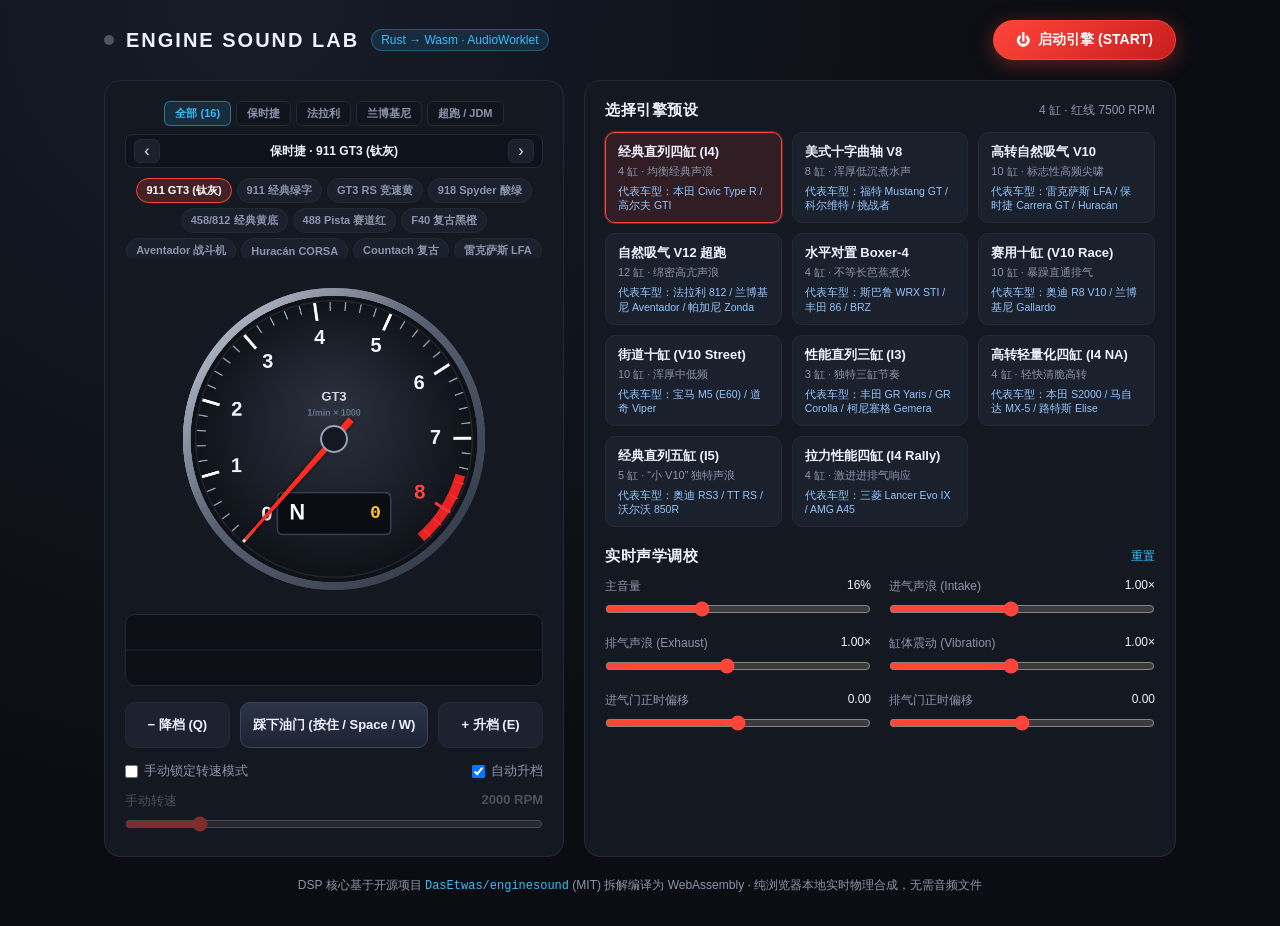
==== web/index.html @ f21c4a8e "feat: Engine Sound Lab (Rust Wasm DSP + 16 classic sports car clusters)" ====
<!DOCTYPE html>
<html lang="zh-CN">
<head>
  <meta charset="UTF-8" />
  <meta name="viewport" content="width=device-width, initial-scale=1.0" />
  <title>Engine Sound Lab — 实时物理引擎声浪合成器 (Rust + Wasm)</title>
  <link rel="stylesheet" href="style.css" />
</head>
<body>
  <div class="app">
    <header class="topbar">
      <div class="brand">
        <span class="dot" id="statusDot"></span>
        <h1>ENGINE SOUND LAB</h1>
        <span class="badge">Rust → Wasm · AudioWorklet</span>
      </div>
      <div class="top-actions">
        <button id="ignitionBtn" class="btn-ignition">
          <span class="power-icon">⏻</span>
          <span id="ignitionText">启动引擎 (START)</span>
        </button>
      </div>
    </header>

    <main class="grid">
      <!-- Left: Tachometer + Waveform + Pedal -->
      <section class="panel cluster-panel">
        <div class="cluster-bar">
          <div class="brand-tabs" id="brandTabs">
            <button class="brand-tab active" data-brand="all">全部 (16)</button>
            <button class="brand-tab" data-brand="porsche">保时捷</button>
            <button class="brand-tab" data-brand="ferrari">法拉利</button>
            <button class="brand-tab" data-brand="lambo">兰博基尼</button>
            <button class="brand-tab" data-brand="other">超跑 / JDM</button>
          </div>
          <div class="cluster-nav">
            <button id="prevClusterBtn" class="btn-mini" title="上一个表盘 ([)">‹</button>
            <span id="activeClusterLabel" class="cluster-label">911 GT3 (钛灰)</span>
            <button id="nextClusterBtn" class="btn-mini" title="下一个表盘 (])">›</button>
          </div>
        </div>

        <div class="cluster-switcher" id="clusterSwitcher"></div>

        <div class="tach-wrapper">
          <canvas id="tachCanvas" width="420" height="340"></canvas>
        </div>

        <canvas id="waveCanvas" width="420" height="72" class="wave-canvas"></canvas>

        <div class="controls-row">
          <button id="shiftDownBtn" class="btn-shift" title="快捷键 Q / ↓">− 降档 (Q)</button>
          <button id="throttleBtn" class="btn-throttle" title="按住鼠标或空格 / W 键踩油门">
            踩下油门 (按住 / Space / W)
          </button>
          <button id="shiftUpBtn" class="btn-shift" title="快捷键 E / ↑">+ 升档 (E)</button>
        </div>

        <div class="mode-bar">
          <label class="toggle">
            <input type="checkbox" id="manualRpmToggle" />
            <span>手动锁定转速模式</span>
          </label>
          <label class="toggle">
            <input type="checkbox" id="autoShiftToggle" checked />
            <span>自动升档</span>
          </label>
        </div>

        <div class="manual-rpm-row" id="manualRpmRow" style="opacity: 0.45; pointer-events: none;">
          <label>手动转速 <strong id="manualRpmVal">2000 RPM</strong></label>
          <input type="range" id="manualRpmSlider" min="600" max="12000" step="10" value="2000" />
        </div>
      </section>

      <!-- Right: Engine Presets + Live Acoustic Tuning -->
      <section class="panel right-panel">
        <div class="section-head">
          <h2>选择引擎预设</h2>
          <span class="hint" id="activeEngineMeta">8 缸 · 红线 8000 RPM</span>
        </div>
        <div class="preset-grid" id="presetGrid"></div>

        <div class="section-head" style="margin-top: 20px;">
          <h2>实时声学调校</h2>
          <button id="resetMixBtn" class="btn-link">重置</button>
        </div>

        <div class="sliders">
          <div class="slider-item">
            <label>主音量 <span id="volVal">16%</span></label>
            <input type="range" id="volSlider" min="0" max="0.45" step="0.01" value="0.16" />
          </div>
          <div class="slider-item">
            <label>进气声浪 (Intake) <span id="intakeVal">1.00×</span></label>
            <input type="range" id="intakeSlider" min="0" max="2.2" step="0.05" value="1.0" />
          </div>
          <div class="slider-item">
            <label>排气声浪 (Exhaust) <span id="exhaustVal">1.00×</span></label>
            <input type="range" id="exhaustSlider" min="0" max="2.2" step="0.05" value="1.0" />
          </div>
          <div class="slider-item">
            <label>缸体震动 (Vibration) <span id="vibVal">1.00×</span></label>
            <input type="range" id="vibSlider" min="0" max="2.2" step="0.05" value="1.0" />
          </div>
          <div class="slider-item">
            <label>进气门正时偏移 <span id="inValveVal">0.00</span></label>
            <input type="range" id="inValveSlider" min="-0.4" max="0.4" step="0.01" value="0" />
          </div>
          <div class="slider-item">
            <label>排气门正时偏移 <span id="exValveVal">0.00</span></label>
            <input type="range" id="exValveSlider" min="-0.4" max="0.4" step="0.01" value="0" />
          </div>
        </div>
      </section>
    </main>

    <footer class="footer">
      DSP 核心基于开源项目 <code>DasEtwas/enginesound</code> (MIT) 拆解编译为 WebAssembly · 纯浏览器本地实时物理合成，无需音频文件
    </footer>
  </div>

  <script type="module" src="main.js"></script>
</body>
</html>
---- web/style.css ----
:root {
  --bg: #0b0d12;
  --panel: #141821;
  --panel-border: #232938;
  --text: #eef2ff;
  --muted: #8b95ab;
  --accent: #ff453a;
  --accent-glow: rgba(255, 69, 58, 0.35);
  --cyan: #38bdf8;
  --green: #22c55e;
}

* {
  box-sizing: border-box;
  margin: 0;
  padding: 0;
}

body {
  font-family: -apple-system, BlinkMacSystemFont, "SF Pro Display", "Segoe UI", Roboto, sans-serif;
  background: radial-gradient(circle at 20% 0%, #171c29 0%, var(--bg) 60%);
  color: var(--text);
  min-height: 100vh;
}

.app {
  max-width: 1120px;
  margin: 0 auto;
  padding: 20px 24px 32px;
}

.topbar {
  display: flex;
  justify-content: space-between;
  align-items: center;
  margin-bottom: 20px;
  gap: 16px;
  flex-wrap: wrap;
}

.brand {
  display: flex;
  align-items: center;
  gap: 12px;
}

.brand h1 {
  font-size: 20px;
  letter-spacing: 2px;
  font-weight: 800;
}

.dot {
  width: 10px;
  height: 10px;
  border-radius: 50%;
  background: #4b5563;
  transition: all 0.25s;
}

.dot.active {
  background: var(--green);
  box-shadow: 0 0 12px var(--green);
}

.badge {
  font-size: 12px;
  color: var(--cyan);
  background: rgba(56, 189, 248, 0.12);
  border: 1px solid rgba(56, 189, 248, 0.3);
  padding: 3px 9px;
  border-radius: 999px;
}

.btn-ignition {
  display: inline-flex;
  align-items: center;
  gap: 8px;
  padding: 10px 22px;
  border-radius: 999px;
  border: 1px solid var(--accent);
  background: linear-gradient(135deg, #ff453a, #c81e1e);
  color: #fff;
  font-weight: 700;
  font-size: 14px;
  cursor: pointer;
  box-shadow: 0 4px 20px var(--accent-glow);
  transition: transform 0.12s, filter 0.15s;
}

.btn-ignition:hover {
  filter: brightness(1.1);
}

.btn-ignition:active {
  transform: scale(0.97);
}

.btn-ignition.running {
  background: linear-gradient(135deg, #1f2937, #111827);
  border-color: var(--green);
  box-shadow: 0 0 16px rgba(34, 197, 94, 0.25);
}

.grid {
  display: grid;
  grid-template-columns: 460px 1fr;
  gap: 20px;
}

@media (max-width: 920px) {
  .grid {
    grid-template-columns: 1fr;
  }
}

.panel {
  background: var(--panel);
  border: 1px solid var(--panel-border);
  border-radius: 16px;
  padding: 20px;
}

.cluster-panel {
  display: flex;
  flex-direction: column;
  align-items: center;
}

.cluster-bar {
  width: 100%;
  display: flex;
  flex-direction: column;
  gap: 8px;
  margin-bottom: 8px;
}

.brand-tabs {
  display: flex;
  gap: 5px;
  flex-wrap: wrap;
  justify-content: center;
}

.brand-tab {
  padding: 4px 10px;
  border-radius: 6px;
  border: 1px solid var(--panel-border);
  background: #10141d;
  color: var(--muted);
  font-size: 11px;
  font-weight: 700;
  cursor: pointer;
  transition: all 0.15s;
}

.brand-tab:hover {
  color: var(--text);
}

.brand-tab.active {
  color: var(--cyan);
  border-color: rgba(56, 189, 248, 0.5);
  background: rgba(56, 189, 248, 0.12);
}

.cluster-nav {
  display: flex;
  align-items: center;
  justify-content: space-between;
  background: #0e121a;
  border: 1px solid var(--panel-border);
  border-radius: 8px;
  padding: 4px 8px;
}

.cluster-label {
  font-size: 12px;
  font-weight: 700;
  color: var(--text);
}

.btn-mini {
  width: 26px;
  height: 24px;
  border-radius: 6px;
  border: 1px solid var(--panel-border);
  background: #1a202c;
  color: var(--text);
  font-size: 16px;
  line-height: 1;
  cursor: pointer;
}

.btn-mini:hover {
  background: #252d3f;
}

.cluster-switcher {
  display: flex;
  gap: 5px;
  width: 100%;
  margin-bottom: 8px;
  flex-wrap: wrap;
  justify-content: center;
  max-height: 82px;
  overflow-y: auto;
  padding: 2px 0;
}

.cluster-tab {
  padding: 4px 9px;
  border-radius: 999px;
  border: 1px solid var(--panel-border);
  background: #1a202c;
  color: var(--muted);
  font-size: 11px;
  font-weight: 600;
  cursor: pointer;
  transition: all 0.15s;
}

.cluster-tab:hover {
  color: var(--text);
  border-color: #3b4661;
}

.cluster-tab.active {
  color: #fff;
  background: rgba(255, 69, 58, 0.2);
  border-color: var(--accent);
}

.tach-wrapper {
  position: relative;
  width: 100%;
  max-width: 420px;
  display: flex;
  justify-content: center;
}

#tachCanvas {
  max-width: 100%;
  display: block;
}

.wave-canvas {
  width: 100%;
  max-width: 420px;
  height: 72px;
  border-radius: 10px;
  background: #0c0f16;
  border: 1px solid var(--panel-border);
  margin: 10px 0 16px;
}

.controls-row {
  display: grid;
  grid-template-columns: 1fr 1.8fr 1fr;
  gap: 10px;
  width: 100%;
}

.btn-shift,
.btn-throttle {
  padding: 13px 10px;
  border-radius: 10px;
  border: 1px solid var(--panel-border);
  background: #1c2230;
  color: var(--text);
  font-weight: 700;
  font-size: 13px;
  cursor: pointer;
  user-select: none;
  -webkit-user-select: none;
  -webkit-touch-callout: none;
  touch-action: manipulation;
  transition: all 0.1s;
}

.btn-throttle {
  touch-action: none;
}

.btn-shift:hover {
  background: #252d3f;
}

.btn-throttle {
  background: linear-gradient(180deg, #2b3448, #1c2333);
  border-color: #3a4660;
}

.btn-throttle.pressed {
  background: linear-gradient(180deg, #ff453a, #b91c1c);
  border-color: #ff6b61;
  box-shadow: 0 0 20px var(--accent-glow);
  transform: translateY(1px);
}

.mode-bar {
  display: flex;
  justify-content: space-between;
  width: 100%;
  margin-top: 14px;
  font-size: 13px;
  color: var(--muted);
}

.toggle {
  display: inline-flex;
  align-items: center;
  gap: 6px;
  cursor: pointer;
}

.manual-rpm-row {
  width: 100%;
  margin-top: 12px;
  transition: opacity 0.2s;
}

.manual-rpm-row label {
  display: flex;
  justify-content: space-between;
  font-size: 13px;
  color: var(--muted);
  margin-bottom: 6px;
}

.section-head {
  display: flex;
  justify-content: space-between;
  align-items: center;
  margin-bottom: 12px;
}

.section-head h2 {
  font-size: 15px;
  letter-spacing: 0.5px;
}

.hint {
  font-size: 12px;
  color: var(--muted);
}

.btn-link {
  background: none;
  border: none;
  color: var(--cyan);
  font-size: 12px;
  cursor: pointer;
}

.preset-grid {
  display: grid;
  grid-template-columns: repeat(auto-fill, minmax(175px, 1fr));
  gap: 10px;
}

.preset-card {
  text-align: left;
  padding: 10px 12px;
  border-radius: 10px;
  border: 1px solid var(--panel-border);
  background: #1a202c;
  color: var(--text);
  cursor: pointer;
  transition: all 0.15s;
}

.preset-card:hover {
  border-color: #3b4661;
  background: #202736;
}

.preset-card.active {
  border-color: var(--accent);
  background: rgba(255, 69, 58, 0.12);
  box-shadow: 0 0 0 1px rgba(255, 69, 58, 0.35);
}

.preset-card .title {
  font-size: 13px;
  font-weight: 700;
  margin-bottom: 3px;
}

.preset-card .sub {
  font-size: 11px;
  color: var(--muted);
  margin-bottom: 5px;
}

.preset-card .cars {
  font-size: 10.5px;
  color: #93c5fd;
  line-height: 1.35;
}

.sliders {
  display: grid;
  grid-template-columns: 1fr 1fr;
  gap: 14px 18px;
}

@media (max-width: 560px) {
  .sliders {
    grid-template-columns: 1fr;
  }
}

.slider-item label {
  display: flex;
  justify-content: space-between;
  font-size: 12px;
  color: var(--muted);
  margin-bottom: 6px;
}

.slider-item span {
  color: var(--text);
  font-variant-numeric: tabular-nums;
}

input[type="range"] {
  width: 100%;
  accent-color: var(--accent);
  cursor: pointer;
}

.footer {
  margin-top: 20px;
  text-align: center;
  font-size: 12px;
  color: var(--muted);
}

.footer code {
  color: var(--cyan);
}

/* Mobile Responsive Optimizations */
@media (max-width: 600px) {
  .app {
    padding: 12px 12px 28px;
  }

  .topbar {
    margin-bottom: 12px;
    gap: 10px;
  }

  .brand h1 {
    font-size: 16px;
    letter-spacing: 1.2px;
  }

  .badge {
    display: none;
  }

  .btn-ignition {
    padding: 9px 16px;
    font-size: 13px;
    width: 100%;
    justify-content: center;
  }

  .top-actions {
    width: 100%;
  }

  .panel {
    padding: 14px 12px;
    border-radius: 14px;
  }

  .controls-row {
    grid-template-columns: 1fr 2fr 1fr;
    gap: 8px;
  }

  .btn-shift,
  .btn-throttle {
    min-height: 52px;
    font-size: 12.5px;
    padding: 10px 6px;
  }

  .preset-grid {
    grid-template-columns: repeat(2, minmax(0, 1fr));
    gap: 8px;
  }

  .preset-card {
    padding: 9px 10px;
  }

  .preset-card .title {
    font-size: 12px;
  }

  .preset-card .cars {
    font-size: 10px;
  }

  .wave-canvas {
    height: auto;
    margin: 8px 0 12px;
  }
}
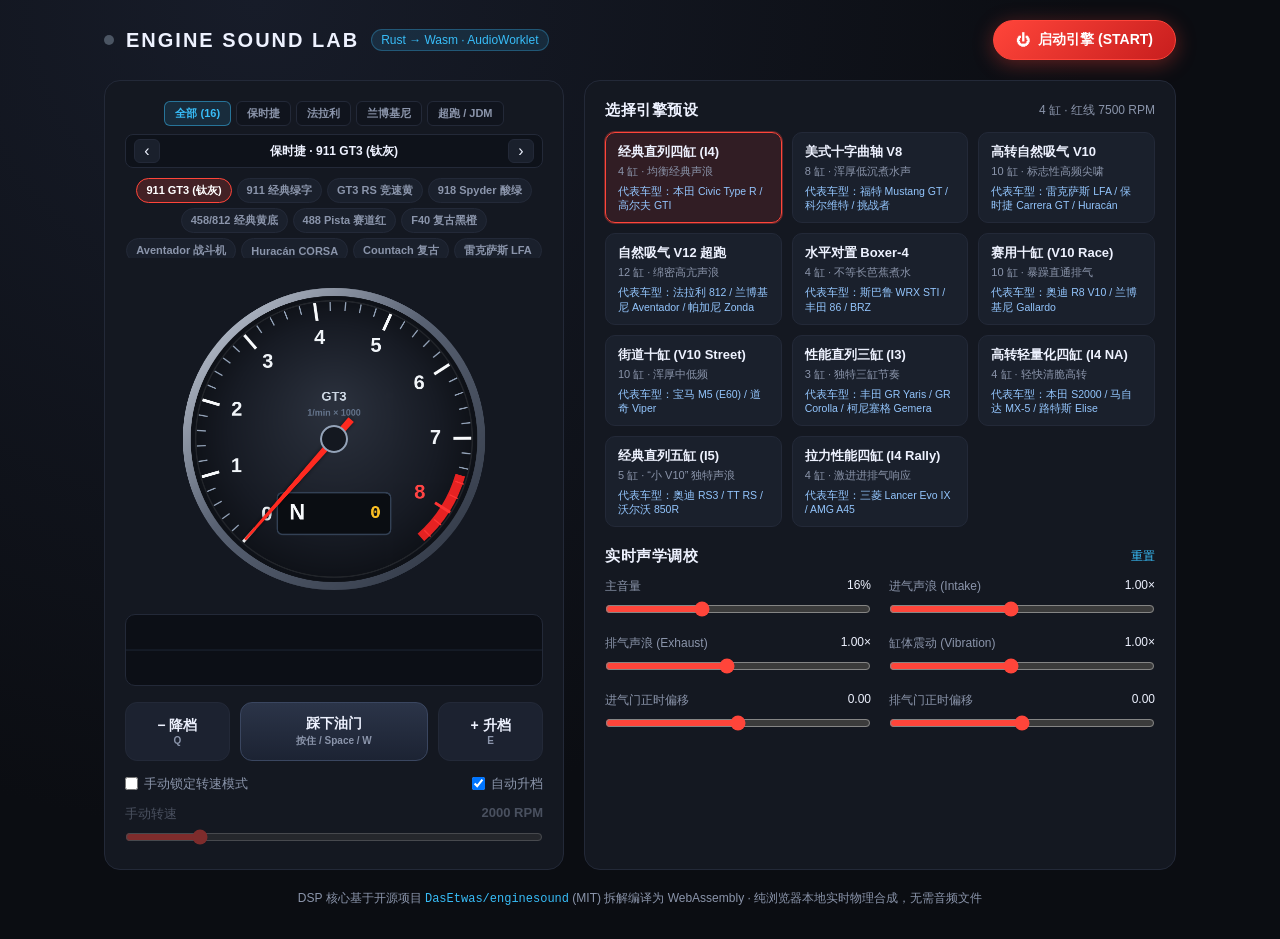
==== commit 144e867d: "feat(mobile): fix iOS WebKit silent ScriptProcessor driver + redesign thumb-first mobile cockpit doc" ====
--- a/web/index.html
+++ b/web/index.html
@@ -2,9 +2,11 @@
 <html lang="zh-CN">
 <head>
   <meta charset="UTF-8" />
-  <meta name="viewport" content="width=device-width, initial-scale=1.0" />
+  <meta name="viewport" content="width=device-width, initial-scale=1.0, maximum-scale=1.0, user-scalable=no, viewport-fit=cover" />
+  <meta name="apple-mobile-web-app-capable" content="yes" />
+  <meta name="theme-color" content="#0b0d12" />
   <title>Engine Sound Lab — 实时物理引擎声浪合成器 (Rust + Wasm)</title>
-  <link rel="stylesheet" href="style.css" />
+  <link rel="stylesheet" href="style.css?v=3" />
 </head>
 <body>
   <div class="app">
@@ -48,12 +50,19 @@
 
         <canvas id="waveCanvas" width="420" height="72" class="wave-canvas"></canvas>
 
-        <div class="controls-row">
-          <button id="shiftDownBtn" class="btn-shift" title="快捷键 Q / ↓">− 降档 (Q)</button>
+        <div class="controls-row" id="drivingDock">
+          <button id="shiftDownBtn" class="btn-shift" title="快捷键 Q / ↓">
+            <span class="btn-main">− 降档</span>
+            <span class="btn-key">Q</span>
+          </button>
           <button id="throttleBtn" class="btn-throttle" title="按住鼠标或空格 / W 键踩油门">
-            踩下油门 (按住 / Space / W)
+            <span class="btn-main">踩下油门</span>
+            <span class="btn-key">按住 / Space / W</span>
           </button>
-          <button id="shiftUpBtn" class="btn-shift" title="快捷键 E / ↑">+ 升档 (E)</button>
+          <button id="shiftUpBtn" class="btn-shift" title="快捷键 E / ↑">
+            <span class="btn-main">+ 升档</span>
+            <span class="btn-key">E</span>
+          </button>
         </div>
 
         <div class="mode-bar">
@@ -120,6 +129,6 @@
     </footer>
   </div>
 
-  <script type="module" src="main.js"></script>
+  <script type="module" src="main.js?v=3"></script>
 </body>
 </html>
--- a/web/style.css
+++ b/web/style.css
@@ -263,8 +263,13 @@
 
 .btn-shift,
 .btn-throttle {
-  padding: 13px 10px;
-  border-radius: 10px;
+  display: flex;
+  flex-direction: column;
+  align-items: center;
+  justify-content: center;
+  gap: 2px;
+  padding: 12px 10px;
+  border-radius: 12px;
   border: 1px solid var(--panel-border);
   background: #1c2230;
   color: var(--text);
@@ -278,6 +283,22 @@
   transition: all 0.1s;
 }
 
+.btn-main {
+  font-size: 14px;
+  font-weight: 800;
+  line-height: 1.2;
+}
+
+.btn-key {
+  font-size: 10px;
+  color: var(--muted);
+  font-weight: 600;
+}
+
+.btn-throttle.pressed .btn-key {
+  color: rgba(255, 255, 255, 0.85);
+}
+
 .btn-throttle {
   touch-action: none;
 }
@@ -441,10 +462,10 @@
   color: var(--cyan);
 }
 
-/* Mobile Responsive Optimizations */
-@media (max-width: 600px) {
+/* Mobile Responsive Cockpit Design */
+@media (max-width: 768px) {
   .app {
-    padding: 12px 12px 28px;
+    padding: 12px 12px calc(108px + env(safe-area-inset-bottom, 0px));
   }
 
   .topbar {
@@ -461,53 +482,177 @@
     display: none;
   }
 
-  .btn-ignition {
-    padding: 9px 16px;
-    font-size: 13px;
-    width: 100%;
-    justify-content: center;
-  }
-
   .top-actions {
     width: 100%;
   }
 
+  .btn-ignition {
+    width: 100%;
+    min-height: 50px;
+    padding: 12px 18px;
+    font-size: 15px;
+    justify-content: center;
+    border-radius: 14px;
+  }
+
   .panel {
     padding: 14px 12px;
-    border-radius: 14px;
-  }
-
+    border-radius: 16px;
+  }
+
+  /* Bigger tap targets for cluster switcher on mobile */
+  .brand-tabs {
+    flex-wrap: nowrap;
+    overflow-x: auto;
+    justify-content: flex-start;
+    -webkit-overflow-scrolling: touch;
+    scrollbar-width: none;
+    padding-bottom: 2px;
+  }
+
+  .brand-tabs::-webkit-scrollbar {
+    display: none;
+  }
+
+  .brand-tab {
+    flex: 0 0 auto;
+    padding: 8px 14px;
+    font-size: 13px;
+    border-radius: 10px;
+  }
+
+  .cluster-nav {
+    padding: 6px 8px;
+    border-radius: 12px;
+  }
+
+  .cluster-label {
+    font-size: 14px;
+  }
+
+  .btn-mini {
+    width: 42px;
+    height: 38px;
+    font-size: 22px;
+    border-radius: 10px;
+  }
+
+  .cluster-switcher {
+    flex-wrap: nowrap;
+    overflow-x: auto;
+    justify-content: flex-start;
+    max-height: none;
+    -webkit-overflow-scrolling: touch;
+    scrollbar-width: none;
+    gap: 8px;
+    padding: 4px 0 6px;
+  }
+
+  .cluster-switcher::-webkit-scrollbar {
+    display: none;
+  }
+
+  .cluster-tab {
+    flex: 0 0 auto;
+    padding: 8px 14px;
+    font-size: 13px;
+  }
+
+  .wave-canvas {
+    height: auto;
+    margin: 6px 0 10px;
+  }
+
+  .mode-bar {
+    font-size: 14px;
+    margin-top: 8px;
+  }
+
+  .mode-bar input[type="checkbox"] {
+    width: 18px;
+    height: 18px;
+  }
+
+  /* Sticky bottom thumb-first Driving Dock */
   .controls-row {
-    grid-template-columns: 1fr 2fr 1fr;
-    gap: 8px;
+    position: fixed;
+    left: 0;
+    right: 0;
+    bottom: 0;
+    z-index: 50;
+    padding: 10px 12px calc(12px + env(safe-area-inset-bottom, 0px));
+    background: rgba(11, 13, 18, 0.94);
+    backdrop-filter: blur(14px);
+    -webkit-backdrop-filter: blur(14px);
+    border-top: 1px solid rgba(255, 255, 255, 0.1);
+    grid-template-columns: 1fr 2.1fr 1fr;
+    gap: 10px;
+    box-shadow: 0 -8px 28px rgba(0, 0, 0, 0.55);
   }
 
   .btn-shift,
   .btn-throttle {
-    min-height: 52px;
-    font-size: 12.5px;
-    padding: 10px 6px;
-  }
-
+    min-height: 64px;
+    border-radius: 14px;
+    padding: 10px 8px;
+  }
+
+  .btn-main {
+    font-size: 16px;
+  }
+
+  .btn-shift .btn-key {
+    display: none;
+  }
+
+  .btn-throttle .btn-key {
+    font-size: 11px;
+  }
+
+  .btn-throttle {
+    background: linear-gradient(180deg, #ff453a, #b91c1c);
+    border-color: #ff6b61;
+    box-shadow: 0 4px 18px rgba(255, 69, 58, 0.35);
+  }
+
+  .btn-throttle.pressed {
+    transform: scale(0.97);
+    filter: brightness(1.18);
+  }
+
+  /* Spacious touch cards & oversized slider knobs */
   .preset-grid {
     grid-template-columns: repeat(2, minmax(0, 1fr));
-    gap: 8px;
+    gap: 10px;
   }
 
   .preset-card {
-    padding: 9px 10px;
+    padding: 12px 11px;
+    border-radius: 12px;
   }
 
   .preset-card .title {
-    font-size: 12px;
+    font-size: 13px;
+  }
+
+  .preset-card .sub {
+    font-size: 11px;
   }
 
   .preset-card .cars {
-    font-size: 10px;
-  }
-
-  .wave-canvas {
-    height: auto;
-    margin: 8px 0 12px;
-  }
-}
+    font-size: 10.5px;
+  }
+
+  .slider-item label {
+    font-size: 13.5px;
+    margin-bottom: 8px;
+  }
+
+  input[type="range"] {
+    height: 32px;
+  }
+
+  .footer {
+    margin-bottom: 8px;
+  }
+}
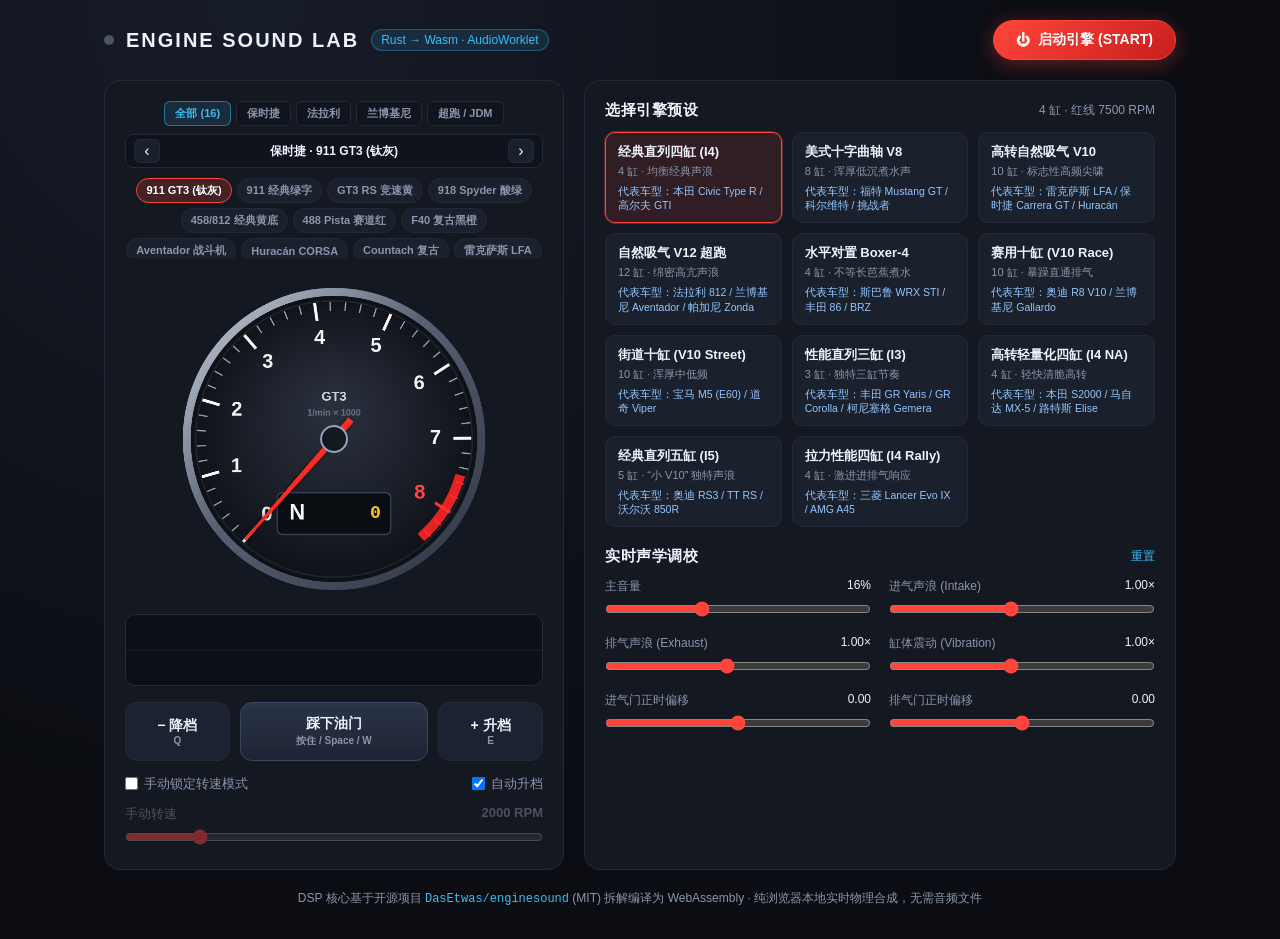
==== commit d44c84de: "fix(ui): disable text selection, callout menu, and tap highlight across controls" ====
--- a/web/index.html
+++ b/web/index.html
@@ -6,7 +6,7 @@
   <meta name="apple-mobile-web-app-capable" content="yes" />
   <meta name="theme-color" content="#0b0d12" />
   <title>Engine Sound Lab — 实时物理引擎声浪合成器 (Rust + Wasm)</title>
-  <link rel="stylesheet" href="style.css?v=3" />
+  <link rel="stylesheet" href="style.css?v=4" />
 </head>
 <body>
   <div class="app">
--- a/web/style.css
+++ b/web/style.css
@@ -14,6 +14,10 @@
   box-sizing: border-box;
   margin: 0;
   padding: 0;
+  user-select: none;
+  -webkit-user-select: none;
+  -webkit-touch-callout: none;
+  -webkit-tap-highlight-color: transparent;
 }
 
 body {
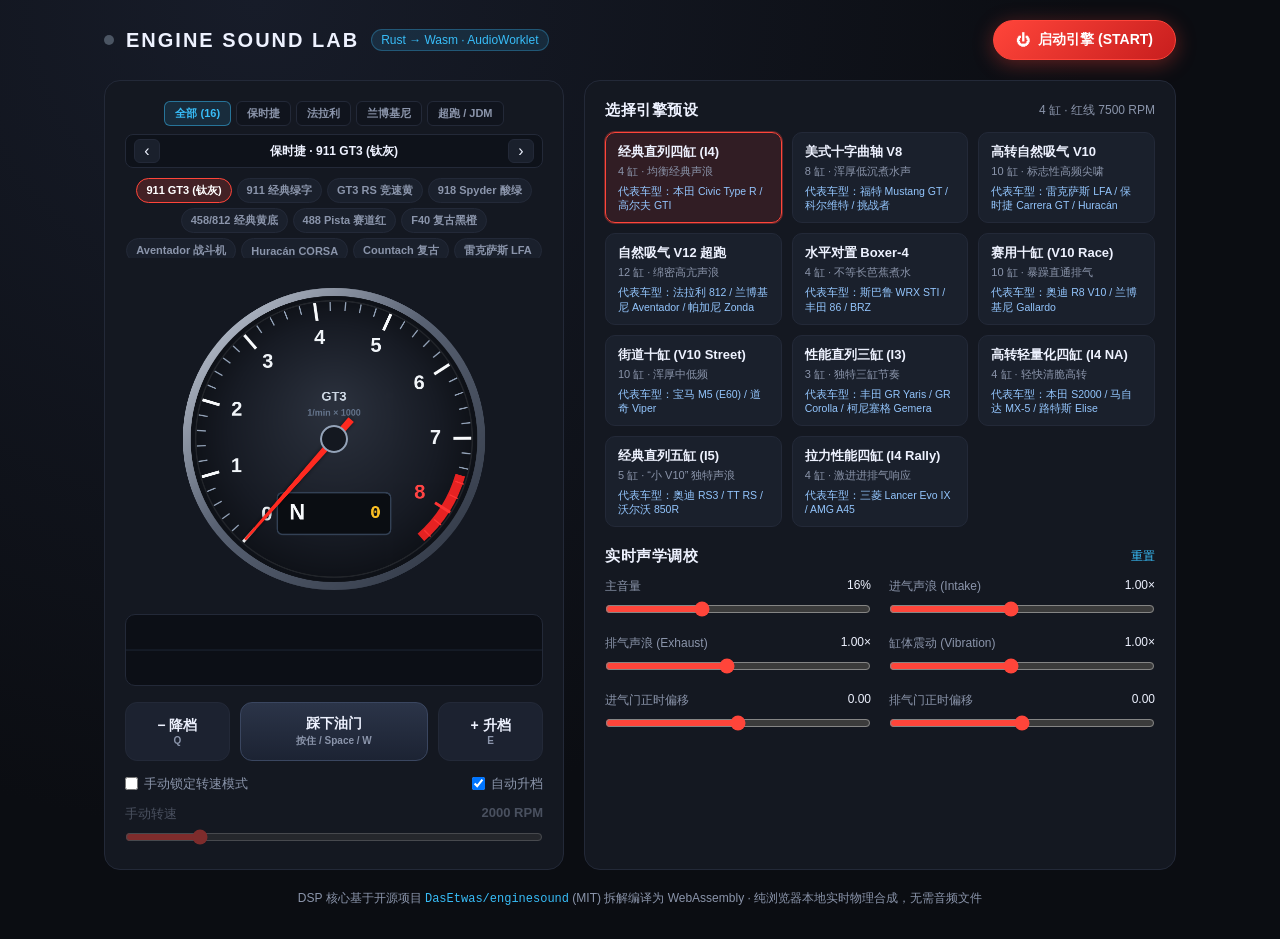
==== commit 20852a56: "fix(mobile): prevent CSS Grid min-width blowout from horizontal pill scrollbars" ====
--- a/web/index.html
+++ b/web/index.html
@@ -6,7 +6,7 @@
   <meta name="apple-mobile-web-app-capable" content="yes" />
   <meta name="theme-color" content="#0b0d12" />
   <title>Engine Sound Lab — 实时物理引擎声浪合成器 (Rust + Wasm)</title>
-  <link rel="stylesheet" href="style.css?v=4" />
+  <link rel="stylesheet" href="style.css?v=5" />
 </head>
 <body>
   <div class="app">
--- a/web/style.css
+++ b/web/style.css
@@ -20,6 +20,12 @@
   -webkit-tap-highlight-color: transparent;
 }
 
+html,
+body {
+  width: 100%;
+  overflow-x: hidden;
+}
+
 body {
   font-family: -apple-system, BlinkMacSystemFont, "SF Pro Display", "Segoe UI", Roboto, sans-serif;
   background: radial-gradient(circle at 20% 0%, #171c29 0%, var(--bg) 60%);
@@ -28,6 +34,7 @@
 }
 
 .app {
+  width: 100%;
   max-width: 1120px;
   margin: 0 auto;
   padding: 20px 24px 32px;
@@ -108,13 +115,13 @@
 
 .grid {
   display: grid;
-  grid-template-columns: 460px 1fr;
+  grid-template-columns: 460px minmax(0, 1fr);
   gap: 20px;
 }
 
 @media (max-width: 920px) {
   .grid {
-    grid-template-columns: 1fr;
+    grid-template-columns: minmax(0, 1fr);
   }
 }
 
@@ -123,6 +130,8 @@
   border: 1px solid var(--panel-border);
   border-radius: 16px;
   padding: 20px;
+  min-width: 0;
+  max-width: 100%;
 }
 
 .cluster-panel {
@@ -506,6 +515,9 @@
 
   /* Bigger tap targets for cluster switcher on mobile */
   .brand-tabs {
+    width: 100%;
+    max-width: 100%;
+    min-width: 0;
     flex-wrap: nowrap;
     overflow-x: auto;
     justify-content: flex-start;
@@ -542,6 +554,9 @@
   }
 
   .cluster-switcher {
+    width: 100%;
+    max-width: 100%;
+    min-width: 0;
     flex-wrap: nowrap;
     overflow-x: auto;
     justify-content: flex-start;
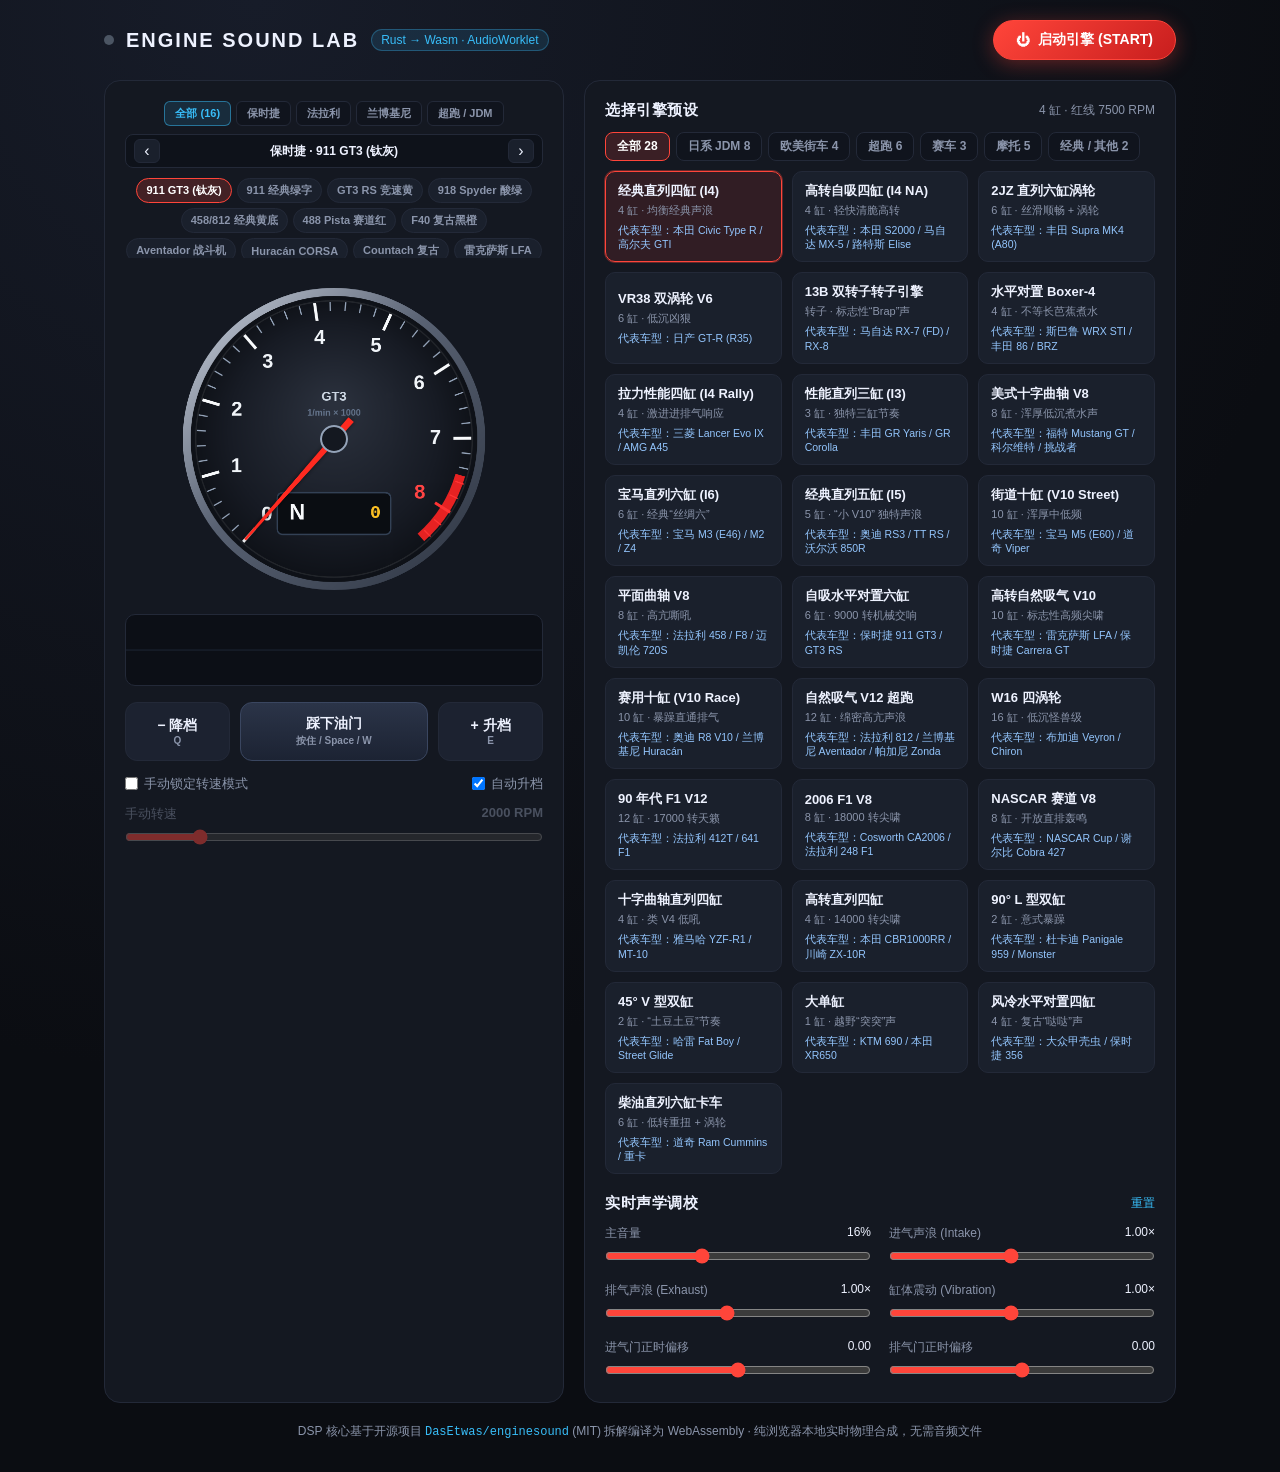
==== commit 70f337c3: "feat: expand to 28 engine presets (JDM, supercars, F1, motorcycles, classics) with category tabs" ====
--- a/web/index.html
+++ b/web/index.html
@@ -6,7 +6,7 @@
   <meta name="apple-mobile-web-app-capable" content="yes" />
   <meta name="theme-color" content="#0b0d12" />
   <title>Engine Sound Lab — 实时物理引擎声浪合成器 (Rust + Wasm)</title>
-  <link rel="stylesheet" href="style.css?v=5" />
+  <link rel="stylesheet" href="style.css?v=6" />
 </head>
 <body>
   <div class="app">
@@ -88,6 +88,7 @@
           <h2>选择引擎预设</h2>
           <span class="hint" id="activeEngineMeta">8 缸 · 红线 8000 RPM</span>
         </div>
+        <div class="preset-tabs" id="presetTabs"></div>
         <div class="preset-grid" id="presetGrid"></div>
 
         <div class="section-head" style="margin-top: 20px;">
@@ -129,6 +130,6 @@
     </footer>
   </div>
 
-  <script type="module" src="main.js?v=3"></script>
+  <script type="module" src="main.js?v=4"></script>
 </body>
 </html>
--- a/web/style.css
+++ b/web/style.css
@@ -385,6 +385,30 @@
   color: var(--cyan);
   font-size: 12px;
   cursor: pointer;
+}
+
+.preset-tabs {
+  display: flex;
+  gap: 6px;
+  flex-wrap: wrap;
+  margin-bottom: 10px;
+}
+
+.preset-tab {
+  padding: 5px 11px;
+  border-radius: 8px;
+  border: 1px solid var(--panel-border);
+  background: #10141d;
+  color: var(--muted);
+  font-size: 12px;
+  font-weight: 700;
+  cursor: pointer;
+}
+
+.preset-tab.active {
+  color: #fff;
+  border-color: var(--accent);
+  background: rgba(255, 69, 58, 0.16);
 }
 
 .preset-grid {
@@ -640,6 +664,24 @@
   }
 
   /* Spacious touch cards & oversized slider knobs */
+  .preset-tabs {
+    flex-wrap: nowrap;
+    overflow-x: auto;
+    scrollbar-width: none;
+    -webkit-overflow-scrolling: touch;
+    min-width: 0;
+  }
+
+  .preset-tabs::-webkit-scrollbar {
+    display: none;
+  }
+
+  .preset-tab {
+    flex: 0 0 auto;
+    padding: 8px 14px;
+    font-size: 13px;
+  }
+
   .preset-grid {
     grid-template-columns: repeat(2, minmax(0, 1fr));
     gap: 10px;
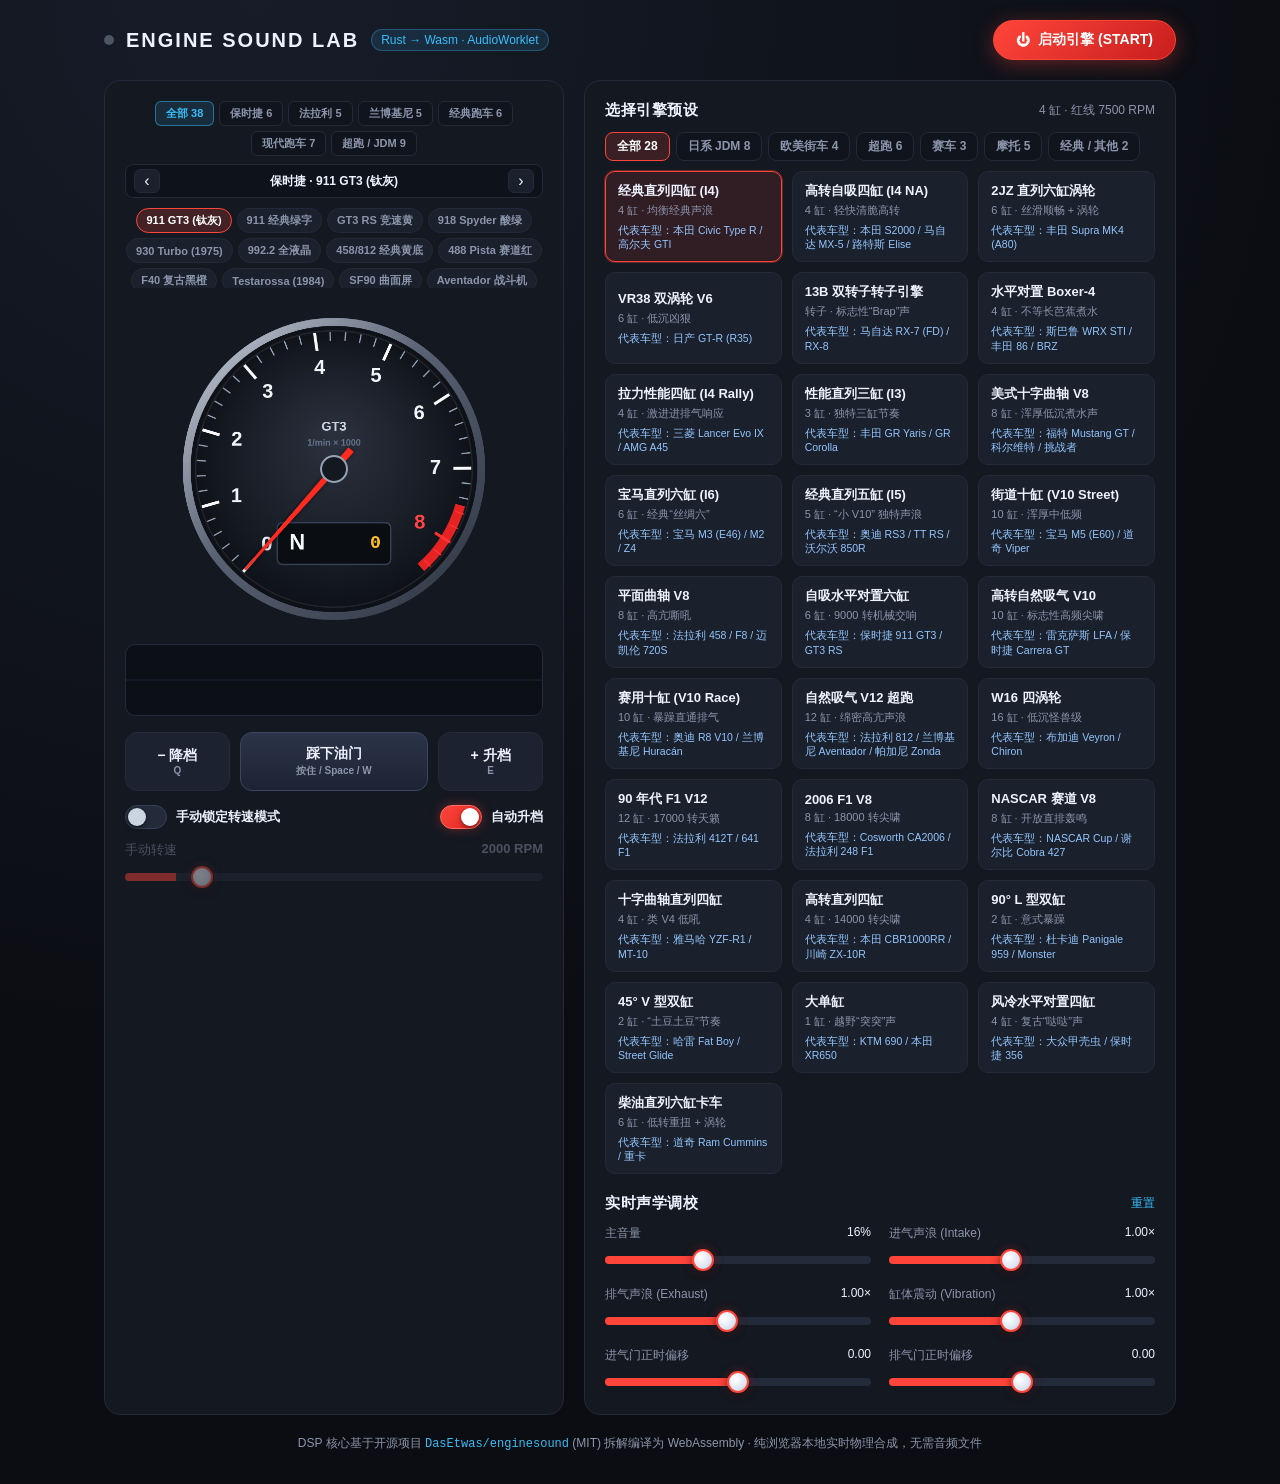
==== commit 41080705: "feat: 38 clusters, iOS gesture guards, custom sliders/switches, redline rev-limiter fix, and SHA-256" ====
--- a/web/index.html
+++ b/web/index.html
@@ -6,7 +6,7 @@
   <meta name="apple-mobile-web-app-capable" content="yes" />
   <meta name="theme-color" content="#0b0d12" />
   <title>Engine Sound Lab — 实时物理引擎声浪合成器 (Rust + Wasm)</title>
-  <link rel="stylesheet" href="style.css?v=6" />
+  <link rel="stylesheet" href="style.css?v=0c5e2453" />
 </head>
 <body>
   <div class="app">
@@ -28,13 +28,7 @@
       <!-- Left: Tachometer + Waveform + Pedal -->
       <section class="panel cluster-panel">
         <div class="cluster-bar">
-          <div class="brand-tabs" id="brandTabs">
-            <button class="brand-tab active" data-brand="all">全部 (16)</button>
-            <button class="brand-tab" data-brand="porsche">保时捷</button>
-            <button class="brand-tab" data-brand="ferrari">法拉利</button>
-            <button class="brand-tab" data-brand="lambo">兰博基尼</button>
-            <button class="brand-tab" data-brand="other">超跑 / JDM</button>
-          </div>
+          <div class="brand-tabs" id="brandTabs"></div>
           <div class="cluster-nav">
             <button id="prevClusterBtn" class="btn-mini" title="上一个表盘 ([)">‹</button>
             <span id="activeClusterLabel" class="cluster-label">911 GT3 (钛灰)</span>
@@ -130,6 +124,6 @@
     </footer>
   </div>
 
-  <script type="module" src="main.js?v=4"></script>
+  <script type="module" src="main.js?v=e0958f84"></script>
 </body>
 </html>
--- a/web/style.css
+++ b/web/style.css
@@ -24,6 +24,8 @@
 body {
   width: 100%;
   overflow-x: hidden;
+  touch-action: manipulation;
+  -webkit-text-size-adjust: 100%;
 }
 
 body {
@@ -344,8 +346,48 @@
 .toggle {
   display: inline-flex;
   align-items: center;
-  gap: 6px;
-  cursor: pointer;
+  gap: 9px;
+  cursor: pointer;
+  color: var(--text);
+  font-weight: 600;
+}
+
+.toggle input[type="checkbox"] {
+  -webkit-appearance: none;
+  appearance: none;
+  position: relative;
+  width: 42px;
+  height: 24px;
+  border-radius: 999px;
+  background: #232a3a;
+  border: 1px solid #354057;
+  cursor: pointer;
+  flex-shrink: 0;
+  transition: background 0.2s, border-color 0.2s, box-shadow 0.2s;
+}
+
+.toggle input[type="checkbox"]::after {
+  content: "";
+  position: absolute;
+  top: 2px;
+  left: 2px;
+  width: 18px;
+  height: 18px;
+  border-radius: 50%;
+  background: #cbd5e1;
+  box-shadow: 0 2px 5px rgba(0, 0, 0, 0.45);
+  transition: transform 0.2s cubic-bezier(0.22, 1, 0.36, 1), background 0.2s;
+}
+
+.toggle input[type="checkbox"]:checked {
+  background: linear-gradient(135deg, #ff453a, #dc2626);
+  border-color: #ff6b61;
+  box-shadow: 0 0 12px rgba(255, 69, 58, 0.35);
+}
+
+.toggle input[type="checkbox"]:checked::after {
+  transform: translateX(18px);
+  background: #ffffff;
 }
 
 .manual-rpm-row {
@@ -483,9 +525,48 @@
 }
 
 input[type="range"] {
-  width: 100%;
-  accent-color: var(--accent);
-  cursor: pointer;
+  -webkit-appearance: none;
+  appearance: none;
+  width: 100%;
+  height: 8px;
+  border-radius: 999px;
+  background: linear-gradient(
+    90deg,
+    var(--accent) 0%,
+    var(--accent) var(--pct, 50%),
+    #232a3a var(--pct, 50%),
+    #232a3a 100%
+  );
+  outline: none;
+  cursor: pointer;
+  margin: 8px 0;
+  touch-action: pan-y;
+}
+
+input[type="range"]::-webkit-slider-thumb {
+  -webkit-appearance: none;
+  appearance: none;
+  width: 22px;
+  height: 22px;
+  border-radius: 50%;
+  background: radial-gradient(circle at 35% 35%, #ffffff, #dbe3f0 65%, #94a3b8 100%);
+  border: 2.5px solid var(--accent);
+  box-shadow: 0 2px 8px rgba(0, 0, 0, 0.55), 0 0 10px rgba(255, 69, 58, 0.35);
+  transition: transform 0.12s, box-shadow 0.12s;
+}
+
+input[type="range"]::-webkit-slider-thumb:active {
+  transform: scale(1.15);
+  box-shadow: 0 2px 10px rgba(0, 0, 0, 0.65), 0 0 16px rgba(255, 69, 58, 0.65);
+}
+
+input[type="range"]::-moz-range-thumb {
+  width: 22px;
+  height: 22px;
+  border-radius: 50%;
+  background: radial-gradient(circle at 35% 35%, #ffffff, #dbe3f0 65%, #94a3b8 100%);
+  border: 2.5px solid var(--accent);
+  box-shadow: 0 2px 8px rgba(0, 0, 0, 0.55);
 }
 
 .footer {
@@ -608,12 +689,22 @@
 
   .mode-bar {
     font-size: 14px;
-    margin-top: 8px;
-  }
-
-  .mode-bar input[type="checkbox"] {
-    width: 18px;
-    height: 18px;
+    margin-top: 10px;
+    gap: 12px;
+  }
+
+  .toggle input[type="checkbox"] {
+    width: 46px;
+    height: 26px;
+  }
+
+  .toggle input[type="checkbox"]::after {
+    width: 20px;
+    height: 20px;
+  }
+
+  .toggle input[type="checkbox"]:checked::after {
+    transform: translateX(20px);
   }
 
   /* Sticky bottom thumb-first Driving Dock */
@@ -704,13 +795,26 @@
     font-size: 10.5px;
   }
 
+  .slider-item {
+    background: #10141e;
+    border: 1px solid #1e2536;
+    border-radius: 12px;
+    padding: 12px 14px;
+  }
+
   .slider-item label {
     font-size: 13.5px;
-    margin-bottom: 8px;
+    margin-bottom: 10px;
   }
 
   input[type="range"] {
-    height: 32px;
+    height: 10px;
+    margin: 6px 0 2px;
+  }
+
+  input[type="range"]::-webkit-slider-thumb {
+    width: 26px;
+    height: 26px;
   }
 
   .footer {
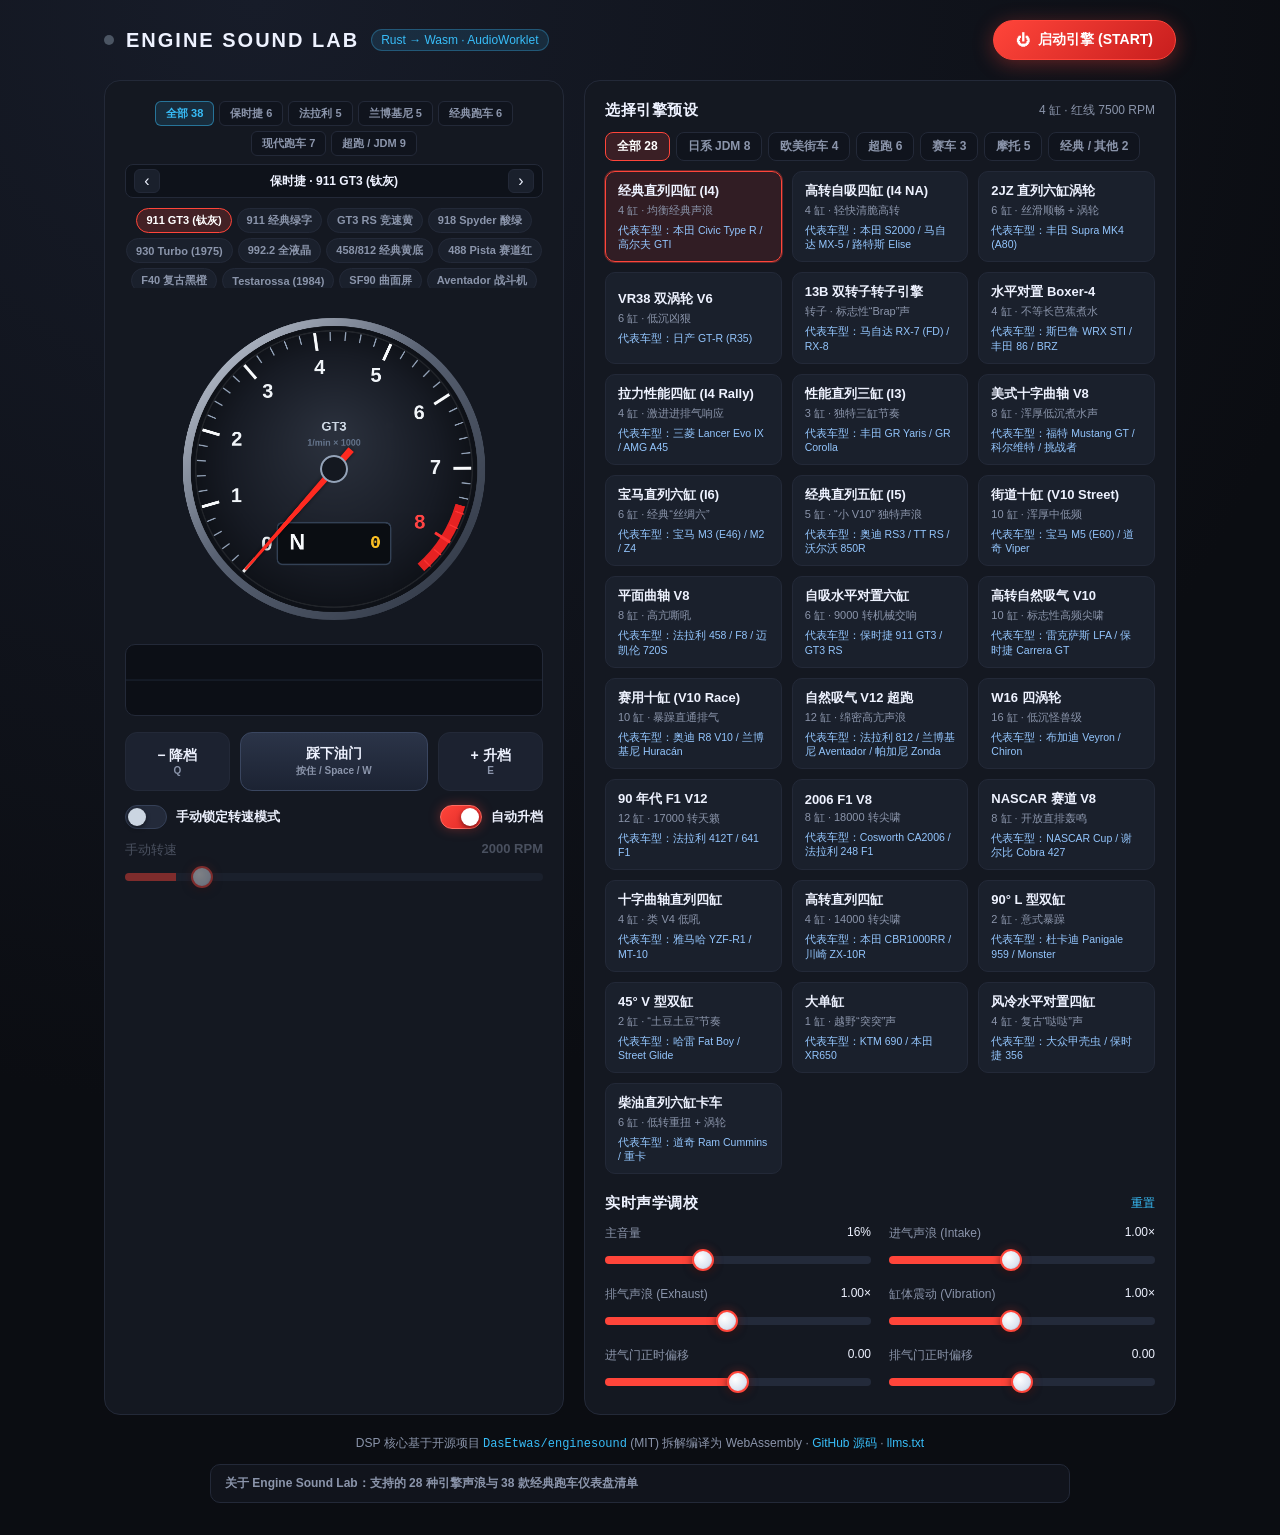
==== commit bce0f500: "feat(seo): add full SEO meta, JSON-LD schema, robots.txt, sitemap.xml, llms.txt, favicon, and biling" ====
--- a/web/index.html
+++ b/web/index.html
@@ -5,8 +5,54 @@
   <meta name="viewport" content="width=device-width, initial-scale=1.0, maximum-scale=1.0, user-scalable=no, viewport-fit=cover" />
   <meta name="apple-mobile-web-app-capable" content="yes" />
   <meta name="theme-color" content="#0b0d12" />
-  <title>Engine Sound Lab — 实时物理引擎声浪合成器 (Rust + Wasm)</title>
-  <link rel="stylesheet" href="style.css?v=0c5e2453" />
+  <title>Engine Sound Lab — 在线实时物理引擎声浪模拟器 & 38款经典跑车仪表盘 (V8/V10/V12/转子/F1)</title>
+  <meta name="description" content="免费在线实时物理引擎声浪合成器（Rust + WebAssembly + Web Audio），无需录音文件即可试听 28 种引擎声浪（V8/V10/V12/13B转子/Boxer/F1/摩托）并切换 38 款保时捷、法拉利、兰博基尼、LFA、GT-R 经典与现代跑车仪表盘。" />
+  <meta name="keywords" content="引擎声浪模拟器,汽车声浪在线听,engine sound simulator,跑车仪表盘,保时捷911 GT3仪表,法拉利仪表盘,兰博基尼仪表,V8声浪,V10声浪,V12声浪,13B转子引擎,WebAssembly,Web Audio" />
+  <meta name="robots" content="index, follow" />
+  <link rel="canonical" href="https://senwong.github.io/engine-sound-web/" />
+  <link rel="icon" type="image/svg+xml" href="favicon.svg" />
+
+  <!-- Open Graph / Social Sharing -->
+  <meta property="og:type" content="website" />
+  <meta property="og:url" content="https://senwong.github.io/engine-sound-web/" />
+  <meta property="og:title" content="Engine Sound Lab — 在线实时物理引擎声浪 & 38款经典跑车仪表盘" />
+  <meta property="og:description" content="纯浏览器 Rust + WebAssembly 物理实时合成 28 种引擎声浪（V8/V10/V12/转子/F1/摩托），支持 38 款保时捷/法拉利/兰博基尼/JDM 仪表盘，电脑与手机即开即玩。" />
+  <meta property="og:locale" content="zh_CN" />
+  <meta property="og:site_name" content="Engine Sound Lab" />
+
+  <!-- Twitter Card -->
+  <meta name="twitter:card" content="summary_large_image" />
+  <meta name="twitter:title" content="Engine Sound Lab — Real-Time Car Engine Sound & 38 Sports Car Clusters" />
+  <meta name="twitter:description" content="Browser-based Rust + WebAssembly physical engine sound synthesizer with 28 engine presets (V8/V10/V12/Rotary/F1) and 38 interactive Porsche, Ferrari, Lamborghini & JDM tachometers." />
+
+  <!-- Structured Data (JSON-LD) for Search Engines & AI -->
+  <script type="application/ld+json">
+  {
+    "@context": "https://schema.org",
+    "@type": "WebApplication",
+    "name": "Engine Sound Lab",
+    "alternateName": "在线实时物理引擎声浪与跑车仪表盘模拟器",
+    "url": "https://senwong.github.io/engine-sound-web/",
+    "codeRepository": "https://github.com/senwong/engine-sound-web",
+    "applicationCategory": "MultimediaApplication",
+    "operatingSystem": "Web, iOS, Android, macOS, Windows",
+    "browserRequirements": "Requires WebAssembly and Web Audio API",
+    "offers": {
+      "@type": "Offer",
+      "price": "0",
+      "priceCurrency": "USD"
+    },
+    "description": "Free real-time physical internal combustion engine sound synthesizer (Rust to WebAssembly) with 28 engine presets (I4, Boxer, 2JZ, 13B Rotary, Crossplane/Flat-plane V8, V10, V12, W16, F1, Motorcycles) and 38 interactive classic and modern sports car instrument clusters (Porsche, Ferrari, Lamborghini, Lexus LFA, McLaren, Pagani, Bugatti, GT-R, S2000).",
+    "featureList": [
+      "Real-time physical waveguide engine sound synthesis via Rust + WebAssembly",
+      "28 engine presets across JDM, EU/US street, supercars, F1 race cars, and motorcycles",
+      "38 Retina-rendered classic and modern sports car tachometers",
+      "Interactive throttle pedal, 6-speed shifting, rev limiter, and live acoustic tuning"
+    ]
+  }
+  </script>
+
+  <link rel="stylesheet" href="style.css?v=72e3b65f" />
 </head>
 <body>
   <div class="app">
@@ -120,7 +166,19 @@
     </main>
 
     <footer class="footer">
-      DSP 核心基于开源项目 <code>DasEtwas/enginesound</code> (MIT) 拆解编译为 WebAssembly · 纯浏览器本地实时物理合成，无需音频文件
+      <p>
+        DSP 核心基于开源项目 <a href="https://github.com/DasEtwas/enginesound" target="_blank" rel="noopener"><code>DasEtwas/enginesound</code></a> (MIT) 拆解编译为 WebAssembly ·
+        <a href="https://github.com/senwong/engine-sound-web" target="_blank" rel="noopener">GitHub 源码</a> ·
+        <a href="llms.txt">llms.txt</a>
+      </p>
+      <details class="seo-about">
+        <summary>关于 Engine Sound Lab：支持的 28 种引擎声浪与 38 款经典跑车仪表盘清单</summary>
+        <div class="seo-body">
+          <p><strong>Engine Sound Lab</strong> 是一款完全运行在浏览器中的免费实时物理引擎声浪合成器（Rust → WebAssembly + Web Audio API），无需任何音频录音文件，实时模拟气缸点火顺序、活塞运动与进排气声波导管共振。</p>
+          <p><strong>28 种引擎声浪预设：</strong>日系 JDM（本田 Civic Type R 直四、S2000 高转自吸、丰田 Supra 2JZ-GTE 直六涡轮、日产 GT-R VR38 双涡轮 V6、马自达 RX-7 13B 双转子、斯巴鲁 WRX STI 水平对置四缸、三菱 Evo IX、GR Yaris 三缸）、欧美街车与超跑（美式十字曲轴 V8、法拉利 458 平面曲轴 V8、保时捷 911 GT3 水平对置六缸、宝马直列六缸、奥迪 RS3 直列五缸、雷克萨斯 LFA / Carrera GT 高转 V10、法拉利 812 / 兰博基尼 Aventador 自吸 V12、布加迪 W16）、F1 赛车（90 年代 F1 V12、2006 F1 V8、NASCAR V8）、经典摩托车（雅马哈 R1、本田 CBR、杜卡迪 90° L-Twin、哈雷 45° V-Twin、KTM 大单缸）以及风冷甲壳虫与重卡柴油直六。</p>
+          <p><strong>38 款跑车仪表盘：</strong>涵盖保时捷（911 GT3 钛灰、911 S/T 经典绿字、GT3 RS 竞速黄、918 Spyder 酸绿、930 Turbo、992.2 全液晶）、法拉利（458/812 经典黄底、488 Pista 赛道红、F40 复古黑橙、Testarossa、SF90）、兰博基尼（Aventador 战斗机、Huracán CORSA、Countach、Miura、Revuelto）、经典跑车（奔驰 300SL 鸥翼、捷豹 E-Type、阿斯顿·马丁 DB5、谢尔比 Cobra 427、福特 GT40、宝马 E30 M3）与现代超跑/JDM（雷克萨斯 LFA、迈凯伦 P1/720S、帕加尼 Huayra、布加迪 Chiron、奥迪 R8、AMG GT、宝马 M4、科尔维特 C8、福特 GT、柯尼塞格 Jesko、GT-R R34 Nismo、Supra MK4、NSX NA1、RX-7 FD、本田 S2000）。</p>
+        </div>
+      </details>
     </footer>
   </div>
 
--- a/web/style.css
+++ b/web/style.css
@@ -576,8 +576,51 @@
   color: var(--muted);
 }
 
+.footer a {
+  color: var(--cyan);
+  text-decoration: none;
+}
+
+.footer a:hover {
+  text-decoration: underline;
+}
+
 .footer code {
   color: var(--cyan);
+}
+
+.seo-about {
+  margin: 12px auto 0;
+  max-width: 860px;
+  text-align: left;
+  background: rgba(20, 24, 33, 0.7);
+  border: 1px solid var(--panel-border);
+  border-radius: 10px;
+  padding: 10px 14px;
+}
+
+.seo-about summary {
+  cursor: pointer;
+  color: var(--muted);
+  font-weight: 600;
+  list-style: none;
+}
+
+.seo-about summary::-webkit-details-marker {
+  display: none;
+}
+
+.seo-about .seo-body {
+  margin-top: 10px;
+  line-height: 1.65;
+  color: #9aa4b8;
+  display: flex;
+  flex-direction: column;
+  gap: 8px;
+}
+
+.seo-about strong {
+  color: var(--text);
 }
 
 /* Mobile Responsive Cockpit Design */
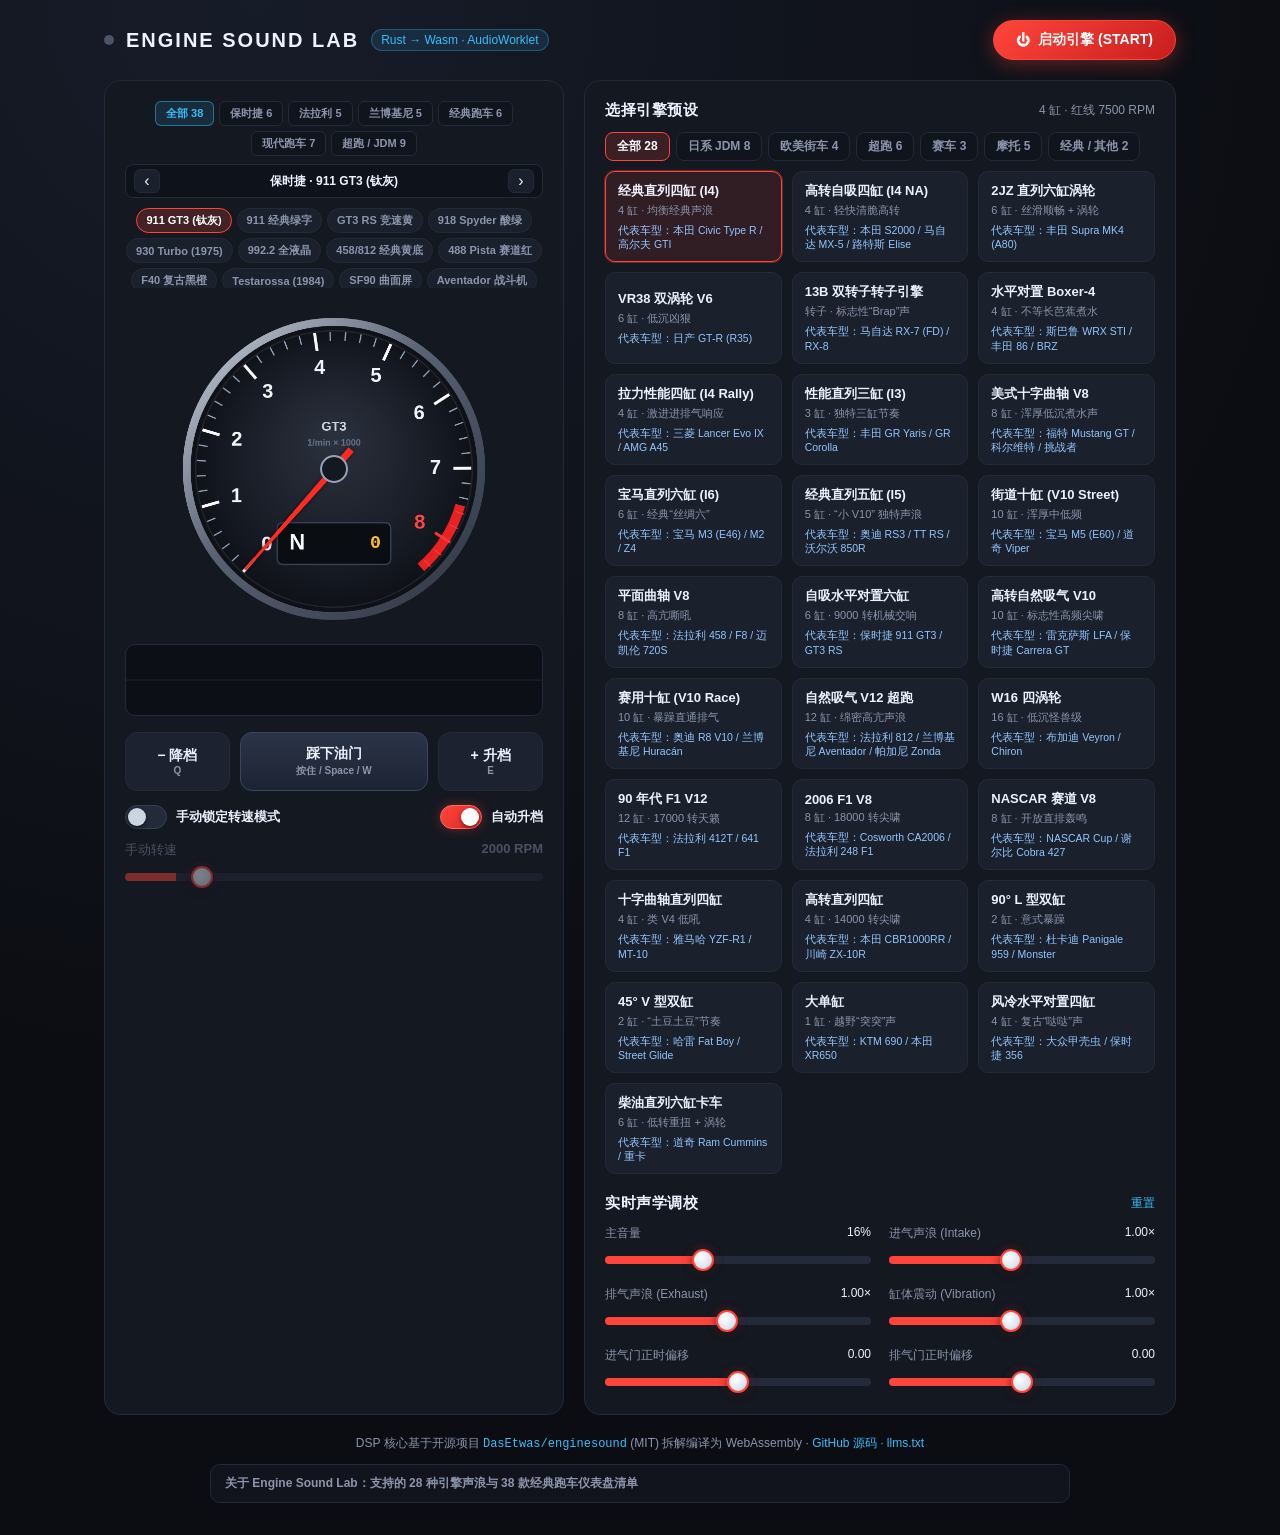
==== commit 8ca64c87: "chore(seo): add Google Search Console verification file and meta tag" ====
--- a/web/index.html
+++ b/web/index.html
@@ -9,6 +9,7 @@
   <meta name="description" content="免费在线实时物理引擎声浪合成器（Rust + WebAssembly + Web Audio），无需录音文件即可试听 28 种引擎声浪（V8/V10/V12/13B转子/Boxer/F1/摩托）并切换 38 款保时捷、法拉利、兰博基尼、LFA、GT-R 经典与现代跑车仪表盘。" />
   <meta name="keywords" content="引擎声浪模拟器,汽车声浪在线听,engine sound simulator,跑车仪表盘,保时捷911 GT3仪表,法拉利仪表盘,兰博基尼仪表,V8声浪,V10声浪,V12声浪,13B转子引擎,WebAssembly,Web Audio" />
   <meta name="robots" content="index, follow" />
+  <meta name="google-site-verification" content="ArVBio3lo26X6z1OReUumdMW5mLp6uvWn7fMLtgDK2s" />
   <link rel="canonical" href="https://senwong.github.io/engine-sound-web/" />
   <link rel="icon" type="image/svg+xml" href="favicon.svg" />
 
